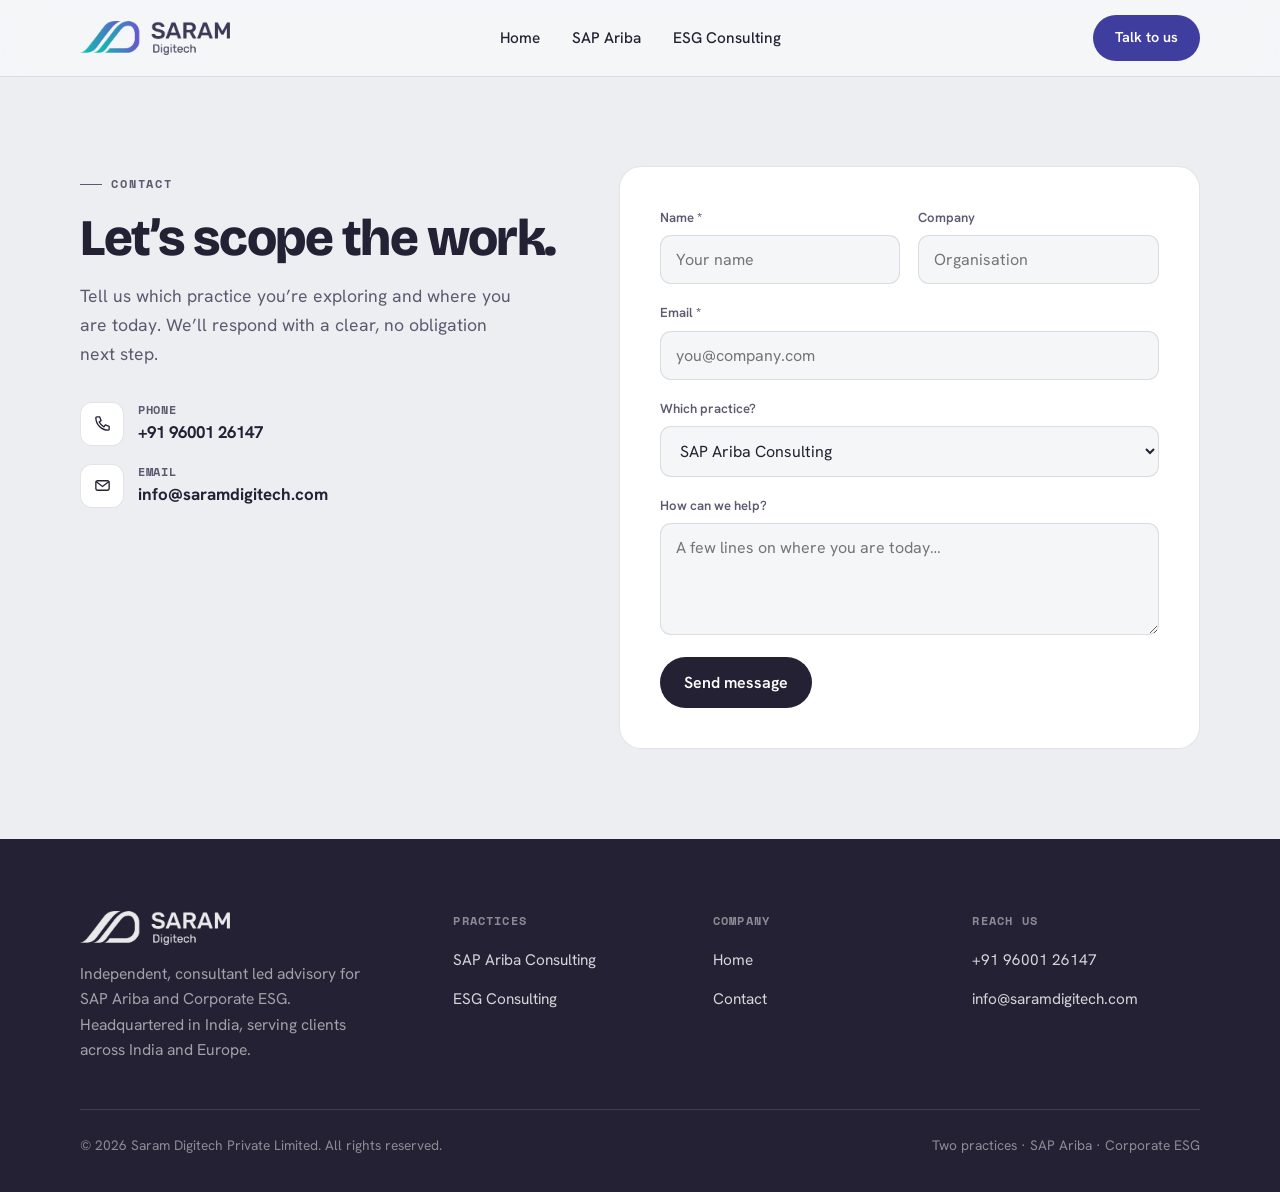
==== contact/index.html @ 14f33256 "chore: polish, SEO, clean URLs, and docs update - CSS: remove ~30 dead rules (nav-dd, pillar, tier-c" ====
<!DOCTYPE html>
<html lang="en">
<head>
  <meta charset="UTF-8">
  <meta name="viewport" content="width=device-width,initial-scale=1">
  <title>Contact | Saram Digitech</title>
  <meta name="description" content="Contact Saram Digitech about SAP Ariba or ESG consulting. Phone +91 96001 26147, info@saramdigitech.com.">
  <link rel="canonical" href="https://saramdigitech.com/contact/">
  <link rel="icon" type="image/png" href="../assets/logo.png">
  <meta property="og:type" content="website">
  <meta property="og:url" content="https://saramdigitech.com/contact/">
  <meta property="og:title" content="Contact | Saram Digitech">
  <meta property="og:description" content="Contact Saram Digitech about SAP Ariba or ESG consulting. Phone +91 96001 26147, info@saramdigitech.com.">
  <meta property="og:image" content="https://saramdigitech.com/assets/og-cover.png">
  <meta name="twitter:card" content="summary_large_image">
  <link rel="preconnect" href="https://fonts.googleapis.com">
  <link rel="preconnect" href="https://fonts.gstatic.com" crossorigin>
  <link href="https://fonts.googleapis.com/css2?family=Bricolage+Grotesque:opsz,wght@12..96,700;12..96,800&family=Hanken+Grotesk:wght@400;500;600;700&family=Space+Mono:wght@400;700&display=swap" rel="stylesheet">
  <link rel="stylesheet" href="../assets/site.css">
</head>
<body>

<!-- NAV -->
<header class="site-nav">
  <div class="inner">
    <a href="../" class="nav-logo">
      <img src="../assets/logo.png" alt="Saram Digitech">
    </a>
    <nav class="desk-nav">
      <a href="../">Home</a>
      <a href="../sap-ariba/">SAP Ariba</a>
      <a href="../esg/">ESG Consulting</a>
    </nav>
    <div class="nav-right">
      <a href="../contact/" class="talk-btn active">Talk to us</a>
      <button class="mob-btn" id="mob-tog" aria-label="Menu">
        <svg width="20" height="20" viewBox="0 0 22 22" aria-hidden="true"><path d="M3 6 H19 M3 11 H19 M3 16 H19" stroke="#232133" stroke-width="1.7" stroke-linecap="round"/></svg>
      </button>
    </div>
  </div>
</header>

<!-- MOBILE MENU -->
<div class="mob-nav" id="mob-menu">
  <a href="../">Home</a>
  <a href="../sap-ariba/" class="ariba">SAP Ariba</a>
  <a href="../esg/" class="esg">ESG Consulting</a>
  <a href="../contact/" class="active">Contact</a>
</div>

<!-- CONTACT -->
<section class="section" style="background:var(--paper2)">
  <div class="wrap">
    <div class="contact-grid" style="display:grid;grid-template-columns:1fr 1.2fr;gap:54px;align-items:start">

      <!-- Left: info -->
      <div data-reveal>
        <div class="eyebrow"><span class="line"></span>Contact</div>
        <h1 style="margin:18px 0 0;font-family:'Bricolage Grotesque',sans-serif;font-weight:800;letter-spacing:-0.028em;line-height:1.02;font-size:clamp(2.2rem,4vw,3.2rem)">Let&rsquo;s scope the work.</h1>
        <p style="margin:18px 0 0;color:var(--ink2);font-size:1.1rem;max-width:44ch;line-height:1.64">Tell us which practice you&rsquo;re exploring and where you are today. We&rsquo;ll respond with a clear, no obligation next step.</p>

        <div style="margin-top:32px;display:flex;flex-direction:column;gap:16px">
          <a href="tel:+919600126147" class="cinfo-item">
            <span class="cinfo-icon">
              <svg width="19" height="19" viewBox="0 0 20 20" aria-hidden="true"><path d="M4 3 H7 L8.5 7 L6.5 8.5 C7.5 10.5 9.5 12.5 11.5 13.5 L13 11.5 L17 13 V16 C17 16.6 16.6 17 16 17 C9 17 3 11 3 4 C3 3.4 3.4 3 4 3 Z" fill="none" stroke="#232133" stroke-width="1.4" stroke-linejoin="round"/></svg>
            </span>
            <span>
              <span class="cinfo-label">Phone</span>
              <span class="cinfo-val">+91 96001 26147</span>
            </span>
          </a>
          <a href="mailto:info@saramdigitech.com" class="cinfo-item">
            <span class="cinfo-icon">
              <svg width="19" height="19" viewBox="0 0 20 20" aria-hidden="true"><rect x="3" y="5" width="14" height="10" rx="2" fill="none" stroke="#232133" stroke-width="1.4"/><path d="M3.5 6 L10 11 L16.5 6" fill="none" stroke="#232133" stroke-width="1.4" stroke-linecap="round"/></svg>
            </span>
            <span>
              <span class="cinfo-label">Email</span>
              <span class="cinfo-val">info@saramdigitech.com</span>
            </span>
          </a>
        </div>
      </div>

      <!-- Right: form -->
      <div data-reveal class="cf-wrap">
        <div id="cfsuccess" class="cf-success">
          <span style="display:flex;align-items:center;justify-content:center;width:52px;height:52px;border-radius:50%;background:rgba(15,138,147,0.12)">
            <svg width="26" height="26" viewBox="0 0 26 26" aria-hidden="true"><path d="M6 13.5 L11 18 L20 8" fill="none" stroke="#0F8A93" stroke-width="2.2" stroke-linecap="round" stroke-linejoin="round"/></svg>
          </span>
          <h3>Thank you &mdash; message received.</h3>
          <p>A consultant will be in touch shortly. For anything urgent, call +91 96001 26147.</p>
        </div>

        <form id="cf" action="https://saramdigitech.com/contact.php" method="post" style="display:flex;flex-direction:column;gap:18px" novalidate>
          <div class="form-row">
            <label>
              <span>Name *</span>
              <input type="text" name="name" placeholder="Your name" required>
            </label>
            <label>
              <span>Company</span>
              <input type="text" name="company" placeholder="Organisation">
            </label>
          </div>
          <label>
            <span>Email *</span>
            <input type="email" name="email" placeholder="you@company.com" required>
          </label>
          <label>
            <span>Which practice?</span>
            <select name="practice">
              <option>SAP Ariba Consulting</option>
              <option>ESG Consulting</option>
              <option>ESG Training Academy</option>
              <option>General enquiry</option>
            </select>
          </label>
          <label>
            <span>How can we help?</span>
            <textarea rows="4" name="message" placeholder="A few lines on where you are today&hellip;"></textarea>
          </label>
          <p class="cf-err" id="cferr"></p>
          <button type="submit" style="margin-top:4px;background:var(--ink);color:#fff;font-family:inherit;font-weight:600;font-size:1rem;padding:15px 24px;border:none;border-radius:100px;cursor:pointer;transition:transform .25s,box-shadow .25s;align-self:flex-start">Send message</button>
        </form>
      </div>

    </div>
  </div>
</section>

<!-- FOOTER -->
<footer class="site-footer">
  <div class="wrap">
    <div class="foot-grid" style="grid-template-columns:1.5fr 1fr 1fr 1fr">
      <div>
        <div class="logo"><img src="../assets/logo.png" alt="Saram Digitech"></div>
        <p>Independent, consultant led advisory for SAP Ariba and Corporate ESG. Headquartered in India, serving clients across India and Europe.</p>
      </div>
      <div class="ft-col">
        <h5>Practices</h5>
        <ul>
          <li><a href="../sap-ariba/">SAP Ariba Consulting</a></li>
          <li><a href="../esg/">ESG Consulting</a></li>
        </ul>
      </div>
      <div class="ft-col">
        <h5>Company</h5>
        <ul>
          <li><a href="../">Home</a></li>
          <li><a href="../contact/">Contact</a></li>
        </ul>
      </div>
      <div class="ft-col">
        <h5>Reach us</h5>
        <ul>
          <li><a href="tel:+919600126147">+91 96001 26147</a></li>
          <li><a href="mailto:info@saramdigitech.com">info@saramdigitech.com</a></li>
        </ul>
      </div>
    </div>
    <div class="ft-copy">
      <span>&copy; 2026 Saram Digitech Private Limited. All rights reserved.</span>
      <span>Two practices &middot; SAP Ariba &middot; Corporate ESG</span>
    </div>
  </div>
</footer>

<script>
  const tog = document.getElementById('mob-tog');
  const menu = document.getElementById('mob-menu');
  tog.addEventListener('click', () => {
    const open = menu.style.display === 'flex';
    menu.style.display = open ? 'none' : 'flex';
  });

  document.getElementById('cf').addEventListener('submit', async function (e) {
    e.preventDefault();
    const btn = this.querySelector('button[type=submit]');
    const err = document.getElementById('cferr');
    err.style.display = 'none';
    btn.disabled = true;
    btn.textContent = 'Sending…';
    try {
      const r = await fetch('https://saramdigitech.com/contact.php', {
        method: 'POST', body: new FormData(this)
      });
      if (r.ok) {
        document.getElementById('cfsuccess').style.display = 'flex';
        this.style.display = 'none';
      } else {
        throw new Error();
      }
    } catch (_) {
      err.textContent = 'Something went wrong — please try again or email us directly.';
      err.style.display = 'block';
      btn.disabled = false;
      btn.textContent = 'Send message';
    }
  });

  (function () {
    const root = document.body;
    root.classList.add('reveal-on');
    const reveal = () => {
      document.querySelectorAll('[data-reveal]:not(.in)').forEach(el => {
        const r = el.getBoundingClientRect();
        if (r.top < (window.innerHeight || 800) * 0.9 && r.bottom > 0) el.classList.add('in');
      });
    };
    reveal();
    window.addEventListener('scroll', reveal, { passive: true });
    window.addEventListener('resize', reveal, { passive: true });
    Array.from(document.querySelectorAll('[data-reveal]')).forEach((el, i) =>
      setTimeout(() => el.classList.add('in'), 140 + i * 55));
    setTimeout(() => root.classList.remove('reveal-on'), 2200);
  })();
</script>
</body>
</html>
---- assets/site.css ----
/* ============================================================
   Saram Digitech — site.css
   ============================================================ */

/* ── Reset / base ───────────────────────────────────────────── */
*, *::before, *::after { box-sizing: border-box; }
html { scroll-behavior: smooth; }
body { margin: 0; }
::selection { background: #232133; color: #F5F6F8; }

/* ── Design tokens ──────────────────────────────────────────── */
:root {
  --paper:     #F5F6F8;
  --paper2:    #ECEEF2;
  --teal-tint: #EAF3F4;
  --panel:     #FFFFFF;
  --ink:       #232133;
  --ink2:      #5C5A70;
  --line:      rgba(35,33,51,0.12);
  --ariba:     #3F3D9E;
  --ariba2:    #5E60C9;
  --esg:       #0F8A93;
  --esg2:      #23A8B6;
  --nav-h:     76px;
}

/* ── Body ───────────────────────────────────────────────────── */
body {
  background: var(--paper);
  color: var(--ink);
  font-family: 'Hanken Grotesk', system-ui, sans-serif;
  font-size: 17px;
  line-height: 1.62;
  -webkit-font-smoothing: antialiased;
  padding-top: var(--nav-h);
  overflow-x: clip;
}

/* ── Animations ─────────────────────────────────────────────── */
@keyframes revUp {
  from { opacity: 0; transform: translateY(22px); }
  to   { opacity: 1; transform: none; }
}
.reveal-on [data-reveal]:not(.in) { opacity: 0; transform: translateY(22px); }
.reveal-on [data-reveal].in { animation: revUp .85s cubic-bezier(.2,.7,.2,1) both; }

@keyframes heroGlow {
  0%   { transform: translate(0,0) scale(1); }
  50%  { transform: translate(4%,3%) scale(1.12); }
  100% { transform: translate(0,0) scale(1); }
}

@media (prefers-reduced-motion: reduce) {
  [data-reveal] { opacity: 1 !important; animation: none !important; }
  * { animation-duration: 0.01ms !important; }
}

/* ── Layout ─────────────────────────────────────────────────── */
.wrap { max-width: 1200px; margin: 0 auto; padding: 0 clamp(20px,5vw,40px); }

/* ── Navigation ─────────────────────────────────────────────── */
.site-nav {
  position: fixed; top: 0; left: 0; right: 0; width: 100%;
  z-index: 60;
  background: rgba(245,246,248,0.82);
  backdrop-filter: blur(14px); -webkit-backdrop-filter: blur(14px);
  border-bottom: 1px solid var(--line);
}
.site-nav .inner {
  max-width: 1200px; margin: 0 auto;
  padding: 0 clamp(20px,5vw,40px);
  height: var(--nav-h);
  display: grid; grid-template-columns: 1fr auto 1fr; align-items: center;
}
.nav-logo { display: flex; align-items: center; text-decoration: none; }
.nav-logo img { height: 34px; width: auto; display: block; }

.desk-nav { display: flex; align-items: center; gap: 32px; justify-content: center; }
.desk-nav a {
  text-decoration: none; color: var(--ink);
  font-weight: 500; font-size: 0.96rem;
  transition: color .2s;
}
.desk-nav a:hover, .desk-nav a.active { color: var(--ariba); }

.nav-right {
  display: flex; align-items: center; justify-content: flex-end; gap: 14px;
}
.nav-right .talk-btn {
  background: var(--ink); color: #fff !important;
  font-weight: 600; font-size: 0.9rem;
  padding: 11px 22px; border-radius: 100px;
  text-decoration: none;
  transition: transform .25s, box-shadow .25s;
}
.nav-right .talk-btn:hover {
  transform: translateY(-2px);
  box-shadow: 0 10px 26px rgba(35,33,51,0.24);
}
.nav-right .talk-btn.active { background: var(--ariba); }

/* Mobile menu */
.mob-btn {
  display: none; align-items: center; justify-content: center;
  width: 44px; height: 44px;
  border: 1px solid var(--line); border-radius: 11px;
  background: transparent; cursor: pointer;
}
.mob-nav {
  display: none; flex-direction: column; gap: 6px;
  position: fixed; inset: var(--nav-h) 0 0 0;
  z-index: 55; background: var(--paper);
  padding: 28px clamp(20px,5vw,40px);
  overflow-y: auto;
}
.mob-nav a {
  text-decoration: none; color: var(--ink);
  font-family: 'Bricolage Grotesque', sans-serif;
  font-weight: 700; font-size: 1.5rem;
  padding: 14px 0; border-bottom: 1px solid var(--line);
}
.mob-nav a.ariba { color: var(--ariba); border-bottom: none; padding: 14px 0 6px; }
.mob-nav a.esg   { color: var(--esg); border-bottom: 1px solid var(--line); padding: 6px 0 14px; }
.mob-nav a.active { opacity: 0.5; pointer-events: none; }

/* ── Eyebrow label ──────────────────────────────────────────── */
.eyebrow {
  display: inline-flex; align-items: center; gap: 9px;
  font-family: 'Space Mono', monospace;
  font-size: 0.72rem; font-weight: 700;
  letter-spacing: 0.16em; text-transform: uppercase;
  color: var(--ink2);
}
.eyebrow .line { width: 22px; height: 1px; background: currentColor; flex: none; }
.eyebrow.ariba { color: var(--ariba); }
.eyebrow.esg   { color: var(--esg); }
.eyebrow.esg2  { color: var(--esg2); }

/* ── Section padding ────────────────────────────────────────── */
.section { padding: clamp(64px,10vh,116px) 0; }
.section-md { padding: clamp(56px,8vh,92px) 0; }

/* ── Buttons ────────────────────────────────────────────────── */
.btn-dark {
  display: inline-block; text-decoration: none;
  background: var(--ink); color: #fff;
  font-weight: 600; padding: 15px 28px;
  border-radius: 100px;
  transition: transform .25s, box-shadow .25s;
}
.btn-dark:hover { transform: translateY(-2px); box-shadow: 0 12px 30px rgba(35,33,51,0.24); }

.btn-ariba {
  display: inline-block; text-decoration: none;
  background: var(--ariba); color: #fff;
  font-weight: 600; padding: 15px 28px; border-radius: 100px;
  transition: transform .25s, box-shadow .25s;
}
.btn-ariba:hover { transform: translateY(-2px); box-shadow: 0 12px 30px rgba(63,61,158,0.3); }

.btn-esg {
  display: inline-block; text-decoration: none;
  background: var(--esg); color: #fff;
  font-weight: 600; padding: 15px 28px; border-radius: 100px;
  transition: transform .25s, box-shadow .25s;
}
.btn-esg:hover { transform: translateY(-2px); box-shadow: 0 12px 30px rgba(15,138,147,0.3); }

.btn-ghost {
  display: inline-block; text-decoration: none;
  border: 1px solid rgba(255,255,255,0.3); color: #fff;
  font-weight: 600; padding: 15px 28px; border-radius: 100px;
  transition: border-color .25s;
}
.btn-ghost:hover { border-color: rgba(255,255,255,0.7); }

/* ── Typography ─────────────────────────────────────────────── */
h1, h2, h3, h4 {
  font-family: 'Bricolage Grotesque', sans-serif;
  font-weight: 800; letter-spacing: -0.025em; line-height: 1.06;
}
.grad-text {
  background: linear-gradient(120deg, #23A8B6, #5E60C9);
  -webkit-background-clip: text; background-clip: text;
  -webkit-text-fill-color: transparent; color: transparent;
}

/* ── Practice cards ─────────────────────────────────────────── */
.pcard {
  position: relative; display: flex; flex-direction: column;
  background: #fff; border: 1px solid var(--line);
  border-radius: 22px; padding: 34px 32px 30px;
  overflow: hidden;
  transition: transform .3s, box-shadow .3s;
}
.pcard:hover { transform: translateY(-5px); }
.pcard.ariba:hover { box-shadow: 0 22px 50px rgba(63,61,158,0.16); }
.pcard.esg:hover   { box-shadow: 0 22px 50px rgba(15,138,147,0.16); }
.pcard .top-strip {
  position: absolute; top: 0; left: 0; right: 0; height: 4px;
}
.pcard.ariba .top-strip { background: linear-gradient(90deg, var(--ariba), var(--ariba2)); }
.pcard.esg   .top-strip { background: linear-gradient(90deg, var(--esg), var(--esg2)); }
.pcard .div-label {
  font-family: 'Space Mono', monospace;
  font-size: 0.72rem; font-weight: 700;
  letter-spacing: 0.16em; text-transform: uppercase;
}
.pcard.ariba .div-label { color: var(--ariba); }
.pcard.esg   .div-label { color: var(--esg); }
.pcard h3 { margin: 13px 0 0; font-size: 1.7rem; font-weight: 700; letter-spacing: -0.02em; }
.pcard .tagline { margin: 11px 0 0; font-style: italic; font-size: 1.18rem; line-height: 1.4; }
.pcard.ariba .tagline { color: var(--ariba); }
.pcard.esg   .tagline { color: var(--esg); }
.pcard p { margin: 14px 0 0; color: var(--ink2); font-size: 0.98rem; }
.pcard .chips { display: flex; flex-wrap: wrap; gap: 8px; margin-top: 20px; }
.pcard .explore-link {
  margin-top: 24px; font-weight: 600;
  display: inline-flex; align-items: center; gap: 8px; text-decoration: none;
}
.pcard.ariba .explore-link { color: var(--ariba); }
.pcard.esg   .explore-link { color: var(--esg); }

/* ── Chips ──────────────────────────────────────────────────── */
.chips { display: flex; flex-wrap: wrap; gap: 8px; }
.chip {
  font-size: 0.8rem; font-weight: 600;
  padding: 6px 12px; border-radius: 100px;
  background: rgba(35,33,51,0.06); color: var(--ink);
}
.chip.ariba { color: var(--ariba); background: rgba(63,61,158,0.08); }
.chip.esg   { color: var(--esg);   background: rgba(15,138,147,0.09); }

/* ── Service cells (SAP Ariba page) ────────────────────────── */
.svc-cell {
  background: #fff; padding: 30px 30px 32px;
  transition: background .3s;
}
.svc-cell:hover { background: #FAFAFC; }
.svc-cell h3 { margin: 0; font-size: 1.18rem; font-weight: 700; letter-spacing: -0.01em; }
.svc-cell p { margin: 9px 0 0; color: var(--ink2); font-size: 0.98rem; }

/* ── Dark bridge section ────────────────────────────────────── */
.bridge {
  background: var(--ink); color: var(--paper);
  padding: clamp(70px,11vh,124px) 0; position: relative; overflow: hidden;
}
.bridge-bg {
  position: absolute; inset: 0; pointer-events: none;
  background:
    radial-gradient(circle at 85% 15%, rgba(94,96,201,0.22), transparent 55%),
    radial-gradient(circle at 10% 90%, rgba(35,168,182,0.18), transparent 55%);
}
.bridge-grid { display: grid; grid-template-columns: 0.95fr 1.05fr; gap: 64px; align-items: center; }
.bridge-point {
  display: flex; gap: 16px; align-items: flex-start;
  padding: 20px 22px;
  background: rgba(255,255,255,0.05);
  border: 1px solid rgba(255,255,255,0.1); border-radius: 14px;
}
.bridge-point .n {
  font-family: 'Space Mono', monospace; font-size: 0.8rem; font-weight: 700;
  color: var(--esg2); margin-top: 2px; flex: none;
}
.bridge-point b { display: block; font-size: 1.04rem; font-weight: 700; color: #fff; }
.bridge-point span { display: block; margin-top: 4px; color: rgba(245,246,248,0.65); font-size: 0.92rem; line-height: 1.55; }

/* ── Engagement steps ───────────────────────────────────────── */
.step-row { display: grid; grid-template-columns: repeat(3,1fr); gap: 34px; }
.step-num {
  font-family: 'Bricolage Grotesque', sans-serif;
  font-weight: 800; font-size: 3rem; line-height: 1;
  background: linear-gradient(120deg, #23A8B6, #5E60C9);
  -webkit-background-clip: text; background-clip: text;
  -webkit-text-fill-color: transparent;
}
.step h3 { margin: 14px 0 0; font-size: 1.45rem; font-weight: 700; letter-spacing: -0.015em; }
.step .sub {
  margin: 5px 0 0; font-family: 'Space Mono', monospace;
  font-size: 0.78rem; font-weight: 700; letter-spacing: 0.06em;
  text-transform: uppercase; color: var(--esg2);
}
.step p { margin: 14px 0 0; color: var(--ink2); font-size: 1rem; line-height: 1.6; }

/* ── Quote block ────────────────────────────────────────────── */
.quote {
  margin: 0; padding: 24px 28px;
  background: #fff; border: 1px solid var(--line);
  border-left: 3px solid var(--esg2); border-radius: 14px;
  font-style: italic; font-size: 1.12rem; color: var(--ink); line-height: 1.6;
}
.qby {
  margin: 12px 0 0;
  font-family: 'Space Mono', monospace;
  font-size: 0.74rem; font-weight: 700;
  letter-spacing: 0.06em; text-transform: uppercase; color: var(--esg);
}

/* ── Contact form ───────────────────────────────────────────── */
.cf-wrap {
  background: #fff; border: 1px solid var(--line);
  border-radius: 22px; padding: clamp(26px,4vw,40px);
}
.form-row { display: grid; grid-template-columns: 1fr 1fr; gap: 18px; }
.cf-wrap label { display: flex; flex-direction: column; gap: 7px; }
.cf-wrap label span { font-size: 0.82rem; font-weight: 600; color: var(--ink2); }
.cf-wrap input,
.cf-wrap select,
.cf-wrap textarea {
  font-family: inherit; font-size: 1rem;
  padding: 13px 15px; border: 1px solid var(--line);
  border-radius: 11px; background: var(--paper); color: var(--ink);
  outline: none; transition: border-color .2s; width: 100%;
}
.cf-wrap input:focus,
.cf-wrap select:focus,
.cf-wrap textarea:focus { border-color: var(--ariba); }
.cf-wrap textarea { resize: vertical; }
.cf-success {
  min-height: 320px; display: none; flex-direction: column;
  align-items: flex-start; justify-content: center;
}
.cf-success h3 { margin: 20px 0 0; font-size: 1.5rem; font-weight: 700; letter-spacing: -0.02em; }
.cf-success p { margin: 10px 0 0; color: var(--ink2); }
.cf-err { display: none; color: #c0392b; font-size: 0.875rem; }

/* ── Contact info ───────────────────────────────────────────── */
.cinfo-item { display: flex; align-items: center; gap: 14px; text-decoration: none; color: var(--ink); }
.cinfo-icon {
  display: flex; align-items: center; justify-content: center;
  width: 44px; height: 44px; border-radius: 12px;
  background: #fff; border: 1px solid var(--line); flex: none;
}
.cinfo-label {
  display: block; font-family: 'Space Mono', monospace;
  font-size: 0.72rem; color: var(--ink2); font-weight: 700; letter-spacing: 0.06em;
  text-transform: uppercase;
}
.cinfo-val { display: block; font-weight: 700; font-size: 1.06rem; }

/* ── Footer ─────────────────────────────────────────────────── */
.site-footer { background: var(--ink); color: var(--paper); padding: clamp(56px,8vh,84px) 0 36px; }
.foot-grid { display: grid; grid-template-columns: 1.5fr 1fr 1fr 1fr; gap: 32px; }
.site-footer .logo img { height: 34px; width: auto; display: block; filter: brightness(0) invert(1); opacity: 0.9; }
.site-footer p { margin: 16px 0 0; color: rgba(245,246,248,0.6); max-width: 34ch; font-size: 0.98rem; }
.ft-col h5 {
  margin: 0; font-family: 'Space Mono', monospace;
  font-size: 0.74rem; font-weight: 700; letter-spacing: 0.1em;
  text-transform: uppercase; color: rgba(245,246,248,0.5);
}
.ft-col ul { list-style: none; margin: 16px 0 0; padding: 0; display: flex; flex-direction: column; gap: 11px; }
.ft-col a { text-decoration: none; color: rgba(245,246,248,0.85); font-size: 0.96rem; transition: color .2s; }
.ft-col a:hover { color: #fff; }
.ft-copy {
  margin-top: 46px; padding-top: 24px;
  border-top: 1px solid rgba(245,246,248,0.14);
  display: flex; flex-wrap: wrap; gap: 10px; justify-content: space-between;
  color: rgba(245,246,248,0.5); font-size: 0.86rem;
}

/* ── Two-col layout ─────────────────────────────────────────── */
.divhead { display: grid; grid-template-columns: 0.92fr 1.08fr; gap: 54px; align-items: start; }

/* ── Responsive ─────────────────────────────────────────────── */
@media (max-width: 880px) {
  .desk-nav { display: none; }
  .mob-btn { display: flex; }
  .site-nav .inner { grid-template-columns: 1fr auto; }
  .grid2 { grid-template-columns: 1fr !important; }
  .divhead { grid-template-columns: 1fr !important; gap: 28px !important; }
  .contact-grid { grid-template-columns: 1fr !important; }
  .bridge-grid { grid-template-columns: 1fr !important; gap: 32px !important; }
  .form-row { grid-template-columns: 1fr; }
}
@media (max-width: 820px) {
  .step-row { grid-template-columns: 1fr !important; }
}
@media (max-width: 760px) {
  .foot-grid { grid-template-columns: 1fr 1fr !important; gap: 36px 24px !important; }
}
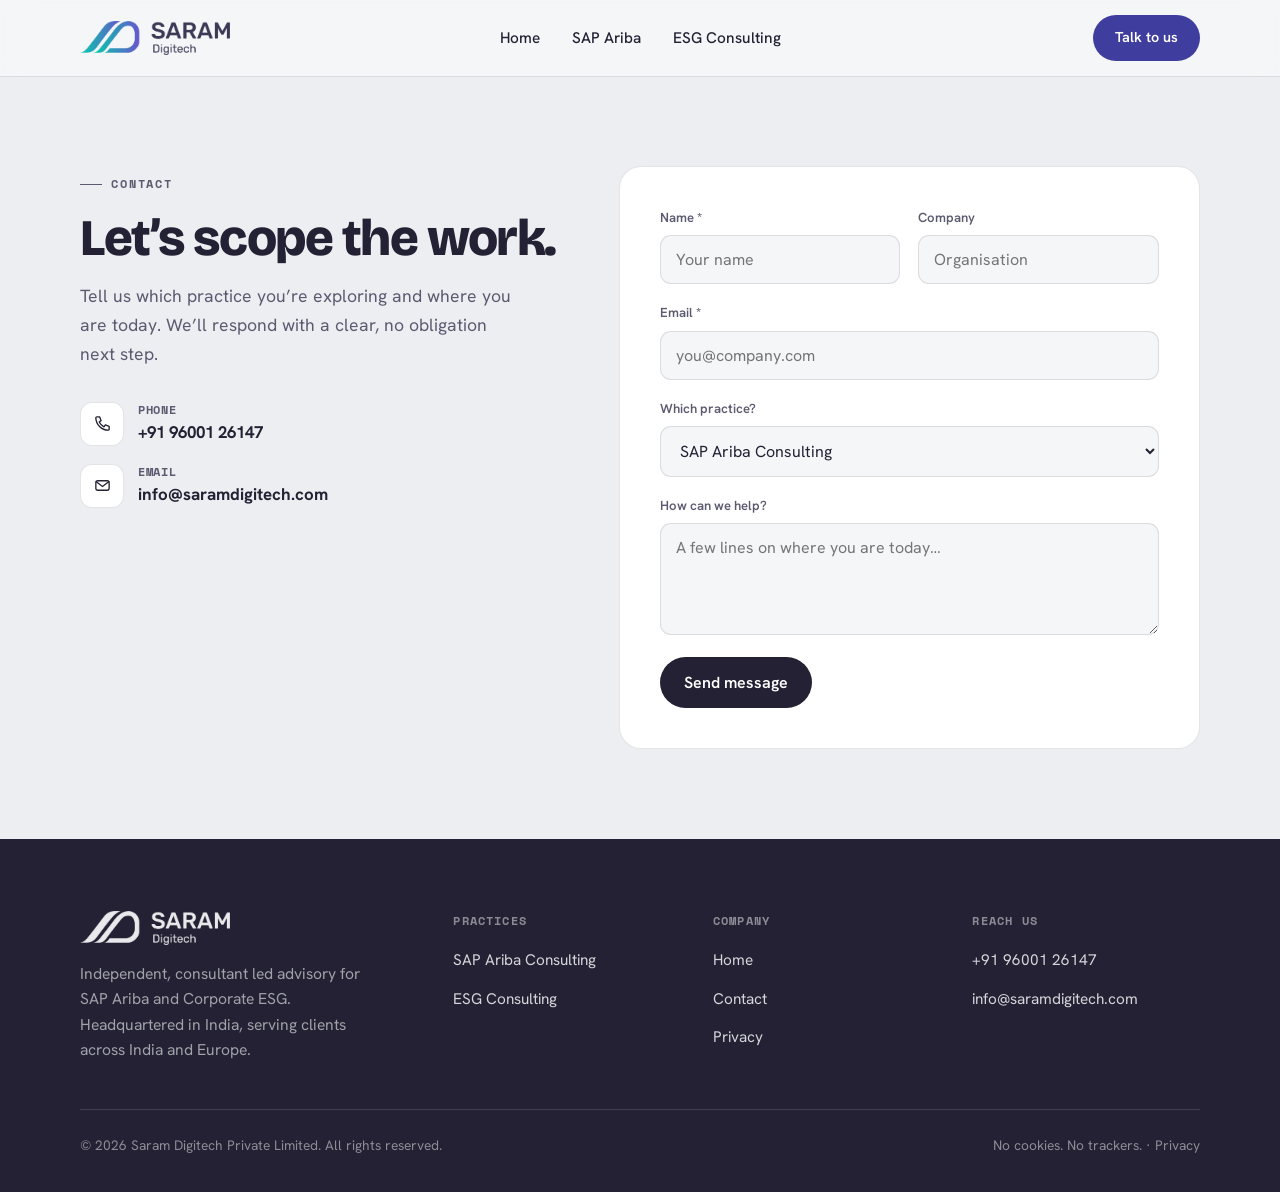
==== commit 5eeb840d: "feat: icons, framework bar, privacy page, and footer polish - SVG inline favicon on all pages (no ex" ====
--- a/contact/index.html
+++ b/contact/index.html
@@ -6,7 +6,7 @@
   <title>Contact | Saram Digitech</title>
   <meta name="description" content="Contact Saram Digitech about SAP Ariba or ESG consulting. Phone +91 96001 26147, info@saramdigitech.com.">
   <link rel="canonical" href="https://saramdigitech.com/contact/">
-  <link rel="icon" type="image/png" href="../assets/logo.png">
+  <link rel="icon" href="data:image/svg+xml,%3Csvg xmlns=%22http://www.w3.org/2000/svg%22 viewBox=%220 0 32 32%22%3E%3Cpath d=%22M5 26 L15 7 L15 26 Z%22 fill=%22%2318a3ad%22/%3E%3Cpath d=%22M15 7 L25 26 L15 26 Z%22 fill=%22%235457c4%22/%3E%3C/svg%3E">
   <meta property="og:type" content="website">
   <meta property="og:url" content="https://saramdigitech.com/contact/">
   <meta property="og:title" content="Contact | Saram Digitech">
@@ -148,6 +148,7 @@
         <ul>
           <li><a href="../">Home</a></li>
           <li><a href="../contact/">Contact</a></li>
+          <li><a href="../privacy/">Privacy</a></li>
         </ul>
       </div>
       <div class="ft-col">
@@ -160,7 +161,7 @@
     </div>
     <div class="ft-copy">
       <span>&copy; 2026 Saram Digitech Private Limited. All rights reserved.</span>
-      <span>Two practices &middot; SAP Ariba &middot; Corporate ESG</span>
+      <span>No cookies. No trackers. &middot; <a href="../privacy/" style="color:rgba(245,246,248,0.5);text-decoration:none">Privacy</a></span>
     </div>
   </div>
 </footer>
--- a/assets/site.css
+++ b/assets/site.css
@@ -358,6 +358,63 @@
   color: rgba(245,246,248,0.5); font-size: 0.86rem;
 }
 
+/* ── Framework / standards bar ─────────────────────────────── */
+.frame-bar { background: #fff; border-bottom: 1px solid var(--line); padding: 13px 0; }
+.frame-bar .wrap { display: flex; align-items: center; gap: 10px; flex-wrap: wrap; }
+.frame-lbl {
+  font-family: 'Space Mono', monospace;
+  font-size: 0.7rem; font-weight: 700; letter-spacing: 0.12em; text-transform: uppercase;
+  color: var(--ink2); white-space: nowrap;
+  padding-right: 10px; border-right: 1px solid var(--line); margin-right: 2px;
+}
+.fchip {
+  display: inline-flex; align-items: center; gap: 4px;
+  font-size: 0.77rem; font-weight: 600;
+  padding: 4px 10px; border-radius: 100px;
+  background: rgba(35,33,51,0.05); color: var(--ink);
+}
+.fchip svg { width: 13px; height: 13px; color: var(--esg); flex: none; }
+
+/* ── Practice card icon ─────────────────────────────────────── */
+.picon {
+  display: flex; align-items: center; justify-content: center;
+  width: 44px; height: 44px; border-radius: 14px; margin-bottom: 16px;
+}
+.pcard.ariba .picon { background: rgba(63,61,158,0.1); color: var(--ariba); }
+.pcard.esg   .picon { background: rgba(15,138,147,0.1); color: var(--esg); }
+.picon svg { width: 22px; height: 22px; }
+
+/* ── Engagement step icon ───────────────────────────────────── */
+.sico {
+  display: flex; align-items: center; justify-content: center;
+  width: 44px; height: 44px; border-radius: 14px;
+  background: rgba(255,255,255,0.08); border: 1px solid rgba(255,255,255,0.12);
+  color: var(--esg2); margin-bottom: 16px;
+}
+.sico svg { width: 21px; height: 21px; }
+
+/* ── Service cell icon (SAP Ariba) ──────────────────────────── */
+.svc-icon {
+  display: flex; align-items: center; justify-content: center;
+  width: 40px; height: 40px; border-radius: 11px;
+  background: rgba(63,61,158,0.08); color: var(--ariba); margin-bottom: 14px;
+}
+.svc-icon svg { width: 20px; height: 20px; }
+
+/* ── Bridge-point icon (ESG) ────────────────────────────────── */
+.bp-icon {
+  display: flex; align-items: center; justify-content: center;
+  width: 38px; height: 38px; border-radius: 10px; flex: none;
+  background: rgba(35,168,182,0.15); color: var(--esg2);
+}
+.bp-icon svg { width: 19px; height: 19px; }
+
+/* ── Prose (privacy page) ───────────────────────────────────── */
+.prose h2 { font-size: 1.3rem; margin: 36px 0 8px; }
+.prose p  { margin: 10px 0; color: var(--ink2); line-height: 1.68; }
+.prose a  { color: var(--esg); font-weight: 600; text-decoration: none; }
+.prose a:hover { text-decoration: underline; }
+
 /* ── Two-col layout ─────────────────────────────────────────── */
 .divhead { display: grid; grid-template-columns: 0.92fr 1.08fr; gap: 54px; align-items: start; }
 
